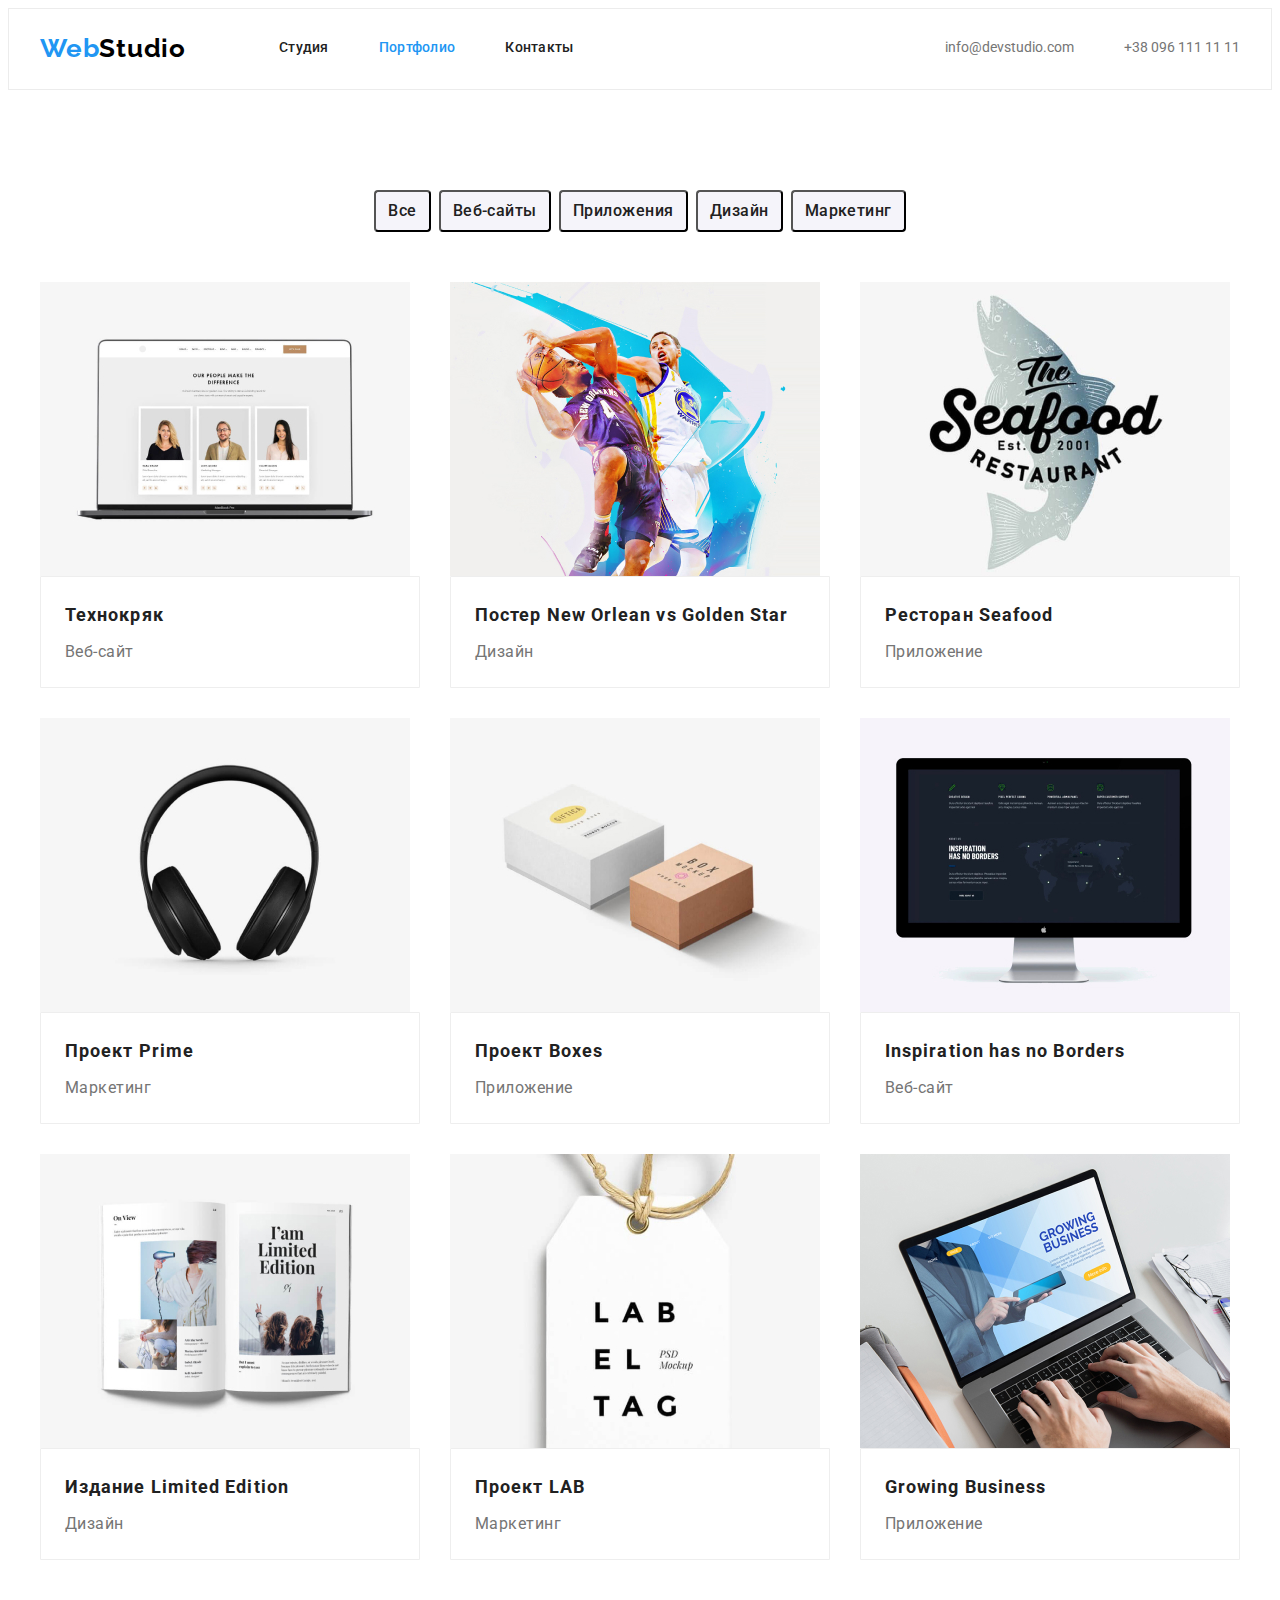
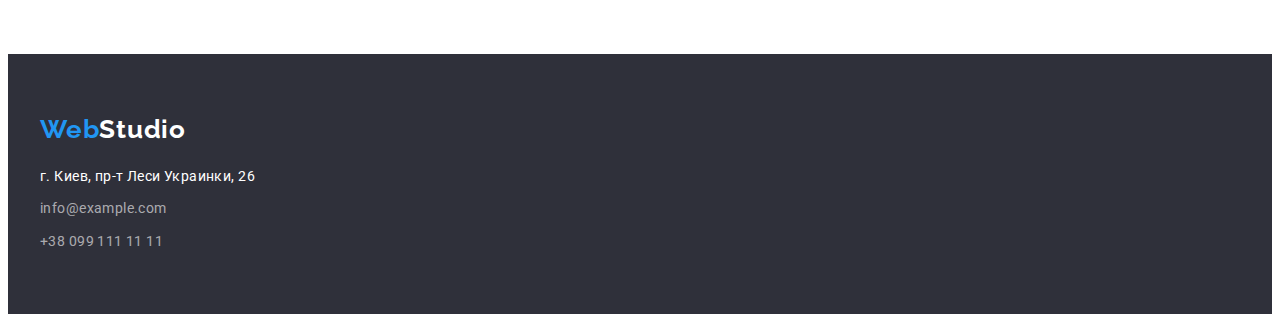
==== portfolio.html @ ae055f4f "скопировал файлы из предыдущего репозитория" ====
<!DOCTYPE html>
<html lang="en">
<head>
    <meta charset="UTF-8">
    <meta http-equiv="X-UA-Compatible" content="IE=edge">
    <meta name="viewport" content="width=device-width, initial-scale=1.0">
    <title>Портфолио</title>
    <link rel="preconnect" href="https://fonts.gstatic.com">
    <link href="https://fonts.googleapis.com/css2?family=Raleway:wght@700&family=Roboto:wght@400;500;700;900&display=swap"
        rel="stylesheet">
    <link rel="stylesheet" href="https://cdnjs.cloudflare.com/ajax/libs/modern-normalize/1.0.0/modern-normalize.min.css"
        integrity="sha512-ISS7cAi1PEhQ8jnbJpJZMd29NlhNj4AWYyLOSp2CE/CsHxTCu+r+t0D2yoJudVrd0/8fTVPUVDzY5Tvli75u/g=="
        crossorigin="anonymous" />
    <link rel="stylesheet" href="./css/style.css">
</head>
<body>
    <!-- Шапка сайта -->
    <header class="header">
        <div class="container">
            <a href="" lang="en" class="logo tex-dec"><span class="web-logo">Web</span>Studio</a>
            <ul class="site-nav list">
                <li class="nav-item">
                    <a href="./index.html" class="link tex-dec ">Студия</a>
                </li>
                <li class="nav-item">
                    <a href="./portfolio.html" class="link tex-dec current">Портфолио</a>
                </li>
                <li class="nav-item">
                    <a href="" class="link tex-dec">Контакты</a>
                </li>
            </ul>
            <ul class="site-nav list contact">
                <li class="contact-mail">
                    <a href="mailto:info@devstudio.com" class="contact-link tex-dec">info@devstudio.com</a>
                </li>
                <li class="contact-tel">
                    <a href="tel:+380961111111" class="contact-link tex-dec">+38 096 111 11 11</a>
                </li>
            </ul>
        </div>
    </header>

<!-- Варинты для портфолио -->

        <section class="section">
            <h1 class="visually-hidden">portfolio</h1>
<div class="container">
            <ul class="btn list">
                <li class="btn-nav">
                    <button type="button" class="modul-button">Все</button>
                </li>
                <li class="btn-nav">
                    <button type="button" class="modul-button">Веб-сайты</button>
                </li>
                <li class="btn-nav">
                    <button type="button" class="modul-button">Приложения</button>
                </li>
                <li class="btn-nav">
                    <button type="button" class="modul-button">Дизайн</button>
                </li>
                <li class="btn-nav">
                    <button type="button" class="modul-button">Маркетинг</button>
                </li>
            </ul>
            </div>

            <div class="container">
            <ul class="portfolio list">
                <li class="portfolio-nav">
                    <a href="" class="portfolio-block tex-dec">
                        <img class="portfolio-photo" src="./img/portfolio-img-1.jpg" alt="изображение интернет дизайна" width="370" height="294">
                    <div class="portfolio-content"><h2 class="portfolio-title tex-dec">Технокряк</h2>
                    <p class="portfolio-text">Веб-сайт</p>
                    </div>
                </a>
                </li>
                <li class="portfolio-nav">
                    <a href="" class="portfolio-block tex-dec">
                        <img class="portfolio-photo" src="./img/portfolio-img-2.jpg" alt="постер с баскетбольными игроками" width="370" height="294">
                    <div class="portfolio-content"><h2 class="portfolio-title">Постер New Orlean vs Golden Star</h2>
                    <p class="portfolio-text">Дизайн</p>
                    </div>
                </a>
                </li>
                <li class="portfolio-nav">
                    <a href="" class="portfolio-block tex-dec">
                        <img class="portfolio-photo" src="./img/portfolio-img-3.jpg" alt="логотип ресторана с морепродуктами" width="370" height="294">
                    <div class="portfolio-content"><h2 class="portfolio-title">Ресторан Seafood</h2>
                    <p class="portfolio-text">Приложение</p>
                    </div>
                </a>
                </li>
                <li class="portfolio-nav">
                    <a href="" class="portfolio-block tex-dec">
                        <img class="portfolio-photo" src="./img/portfolio-img-4.jpg" alt="наушники" width="370" height="294">
                    <div class="portfolio-content"><h2 class="portfolio-title">Проект Prime</h2>
                    <p class="portfolio-text">Маркетинг</p>
                    </div>
                </a>
                </li>
                <li class="portfolio-nav">
                    <a href="" class="portfolio-block tex-dec">
                        <img class="portfolio-photo" src="./img/portfolio-img-5.jpg" alt="2 коробки" width="370" height="294">
                    <div class="portfolio-content"><h2 class="portfolio-title">Проект Boxes</h2>
                    <p class="portfolio-text">Приложение</p>
                    </div>
                </a>
                </li>
                <li class="portfolio-nav">
                    <a href="" class="portfolio-block tex-dec">
                        <img class="portfolio-photo" src="./img/portfolio-img-6.jpg" alt="Мак с сайтом на мониторе" width="370" height="294">
                    <div class="portfolio-content"><h2 class="portfolio-title">Inspiration has no Borders</h2>
                    <p class="portfolio-text">Веб-сайт</p>
                    </div>
                </a>
                </li>
                <li class="portfolio-nav">
                    <a href="" class="portfolio-block tex-dec">
                        <img class="portfolio-photo" src="./img/portfolio-img-7.jpg" alt="Открытый журнал" width="370" height="294">
                    <div class="portfolio-content"><h2 class="portfolio-title">Издание Limited Edition</h2>
                    <p class="portfolio-text">Дизайн</p>
                    </div>
                </a>
                </li>
                <li class="portfolio-nav">
                    <a href="" class="portfolio-block tex-dec">
                        <img class="portfolio-photo" src="./img/portfolio-img-8.jpg" alt="чайный пакетик" width="370" height="294">
                    <div class="portfolio-content"><h2 class="portfolio-title">Проект LAB</h2>
                    <p class="portfolio-text">Маркетинг</p>
                    </div>
                </a>
                </li>
                <li class="portfolio-nav">
                    <a href="" class="portfolio-block tex-dec">
                        <img class="portfolio-photo" src="./img/portfolio-img-9.jpg" alt="чувак делает вид что работает" width="370" height="294">
                    <div class="portfolio-content"><h2 class="portfolio-title">Growing Business</h2>
                    <p class="portfolio-text">Приложение</p>
                    </div>
                </a>
                </li>
            </ul>
            </div>
        </section>

            <!--Подвал-->
<footer class="footer">
    <div class="container">
        <a href="" class="logos tex-dec"><span class="web-logo">Web</span>Studio</a>
        <address class="adress">
            <ul class="contact-list list">
                <li class="contact-list-item">
                    <a class="contact-list-link map tex-dec" href="https://goo.gl/maps/rh8sfNCxcXQrw9LQ6"
                        target="_blank" rel="norefrrer noopener">г. Киев, пр-т Леси Украинки, 26</a>
                </li>
                <li class="contact-list-item">
                    <a class="contact-list-link tex-dec" href="mailto:info@example.com">info@example.com</a>
                </li>
                <li class="contact-list-item">
                    <a class="contact-list-link tex-dec" href="tel:+380991111111">+38 099 111 11 11</a>
                </li>
            </ul>
        </address>
    </div>
</footer>
</body>
</html>
---- css/style.css ----
:root {
  --main-font: 'Roboto', sans-serif;
  --logo-font: 'Raleway', sans-serif;
  --prymari-text-color: #757575;
  --title-text-color: #212121;
  --focus-color: #2196f3;
  --main-bgc: #ffffff;
  --black-color: #000000;
  --footer-bgc: #2f303a;
  --team-selection-bgc: #f5f4fa;
}

body {
  font-family: var(--main-font);
  font-style: normal;
  font-size: 14px;
  line-height: 1.14;
  color: var(--prymari-text-color);
}

h1,
h2,
h3,
h4,
h5,
h6,
p {
  margin: 0;
}

ul,
ol {
  margin: 0;
  padding: 0;
}

img {
  display: block;
  max-width: 100%;
  height: auto;
}

.visually-hidden {
  position: absolute !important;
  clip: rect(1px 1px 1px 1px); /* IE6, IE7 */
  clip: rect(1px, 1px, 1px, 1px);
  padding: 0 !important;
  border: 0 !important;
  height: 1px !important;
  width: 1px !important;
  overflow: hidden;
}

.list {
  list-style: none;
}

.tex-dec {
  text-decoration: none;
}

.adress {
  font-style: normal;
}

.container {
  width: 1200px;
  margin: 0 auto;
  padding-left: 15px;
  padding-right: 15px;
}

/* ================  Навигация по сайту ================ */

.header {
  padding-top: 24px;
  padding-bottom: 25px;
  border: 1px solid #ececec;
}

.header .container {
  display: flex;
  align-items: center;
}

.web-logo {
  color: var(--focus-color);
  font-family: var(--logo-font);
}

.logo {
  margin-right: 93px;

  font-family: var(--logo-font);
  font-weight: 700;
  font-size: 26px;
  line-height: 1.19;
  letter-spacing: 0.03em;
  color: var(--black-color);
}

.site-nav {
  display: flex;
  align-items: center;
}

.site-nav .link {
  font-family: var(--main-font);
  font-weight: 500;
  letter-spacing: 0.02em;
  color: var(--title-text-color);
}

.site-nav .link:hover,
.site-nav .link:focus {
  color: var(--focus-color);
}

.site-nav .link.current {
  color: var(--focus-color);
}

.nav-item:not(:last-child) {
  margin-right: 50px;
}

.container .contact {
  margin-left: auto;
}

.link {
  padding-top: 20px;
  padding-bottom: 20px;
}

.contact-mail {
  margin-right: 50px;
}

.contact-link {
  color: var(--prymari-text-color);
}

.contact-link:hover,
.contact-link:focus {
  color: var(--focus-color);
}

.contact-list-link:hover,
.contact-list-link:focus {
  color: var(--focus-color);
}

/* ================  Навигация по сайту END ================ */

/* ================  Обложка ================ */

.hero {
  background: var(--footer-bgc);
  text-align: center;
  height: 600px;
}

.hero-title {
  margin-bottom: 40px;
  padding: 200px 252px 0 252px;

  font-family: var(--main-font);
  font-weight: 900;
  font-size: 44px;
  line-height: 1.36;
  text-align: center;
  letter-spacing: 0.06em;
  color: var(--main-bgc);
}

.button {
  display: block;
  min-width: 136px;
  border-radius: 4px;
  padding: 10px 32px;
  margin: auto;

  font-family: var(--main-font);
  cursor: pointer;
  font-weight: 700;
  font-size: 16px;
  line-height: 1.18;
  align-items: center;
  text-align: center;
  letter-spacing: 0.06em;
  cursor: pointer;
  color: var(--main-bgc);
  background-color: var(--focus-color);
}
/* ================  Конец обложки ================ */

/* ================  Описание работы ================ */
.features-list {
  display: flex;
}

.features-item:not(:last-child) {
  padding-right: 30px;
}

.features-list .title {
  padding-top: 94px;
  margin-bottom: 10px;

  font-family: var(--main-font);
  font-weight: 700;
  letter-spacing: 0.03em;
  text-transform: uppercase;
  color: var(--title-text-color);
}

.features-list .title-text {
  padding-bottom: 94px;
  font-family: var(--main-font);
  font-weight: 400;
  line-height: 1.71;
  letter-spacing: 0.03em;
}

/* ================ КОНЕЦ описание работы ================ */

.work-list {
  display: flex;
  padding-bottom: 94px;
  margin-right: -30px;
  margin-top: -30px;
}

.work-item {
  flex-basis: calc(100% / 3 - 30px);
  margin-right: 30px;
  margin-top: 30px;
}

.second-title {
  margin-bottom: 50px;
  padding-top: 94px;

  font-family: var(--main-font);
  font-weight: 700;
  font-size: 36px;
  line-height: 1.17;
  text-align: center;
  letter-spacing: 0.03em;
  color: var(--title-text-color);
}
/* ================ Team Selection ================ */
.team-section {
  display: flex;
  background: var(--team-selection-bgc);
}

.team {
  display: flex;
  text-align: center;
  padding-bottom: 94px;
  margin-left: -30px;
  margin-top: -30px;
}
.worker {
  flex-basis: calc(100% / 4 - 30px);
  margin-left: 30px;
  margin-top: 30px;
  background: var(--main-bgc);
  box-shadow: 0px 1px 3px rgba(0, 0, 0, 0.12), 0px 1px 1px rgba(0, 0, 0, 0.14),
    0px 2px 1px rgba(0, 0, 0, 0.2);
}

.worker-name {
  margin-bottom: 10px;
  padding-top: 30px;

  font-family: var(--main-font);
  font-weight: 500;
  font-size: 16px;
  line-height: 1.19;
  letter-spacing: 0.03em;
  color: var(--title-text-color);
}

.worker-specialty {
  padding-bottom: 30px;

  font-family: var(--main-font);
  font-weight: 400;
  font-size: 16px;
  line-height: 1.19;
  letter-spacing: 0.03em;
}
/* ================ КОНЕЦ Team Selection ================ */

/* ================   Footer ================ */
.footer {
  background: var(--footer-bgc);
  padding-top: 60px;
}
.footer .container {
  flex-direction: column;
}

.contact-list {
  margin-top: 20px;
  padding-bottom: 60px;
}

.logos {
  font-family: var(--logo-font);
  font-weight: 700;
  font-size: 26px;
  line-height: 1.19;
  letter-spacing: 0.03em;
  color: var(--main-bgc);
}
.contact-list-item .map {
  font-family: var(--main-font);
  font-weight: 400;
  line-height: 1.71;
  letter-spacing: 0.03em;
  color: var(--main-bgc);
}

.contact-list-item:not(:last-child) {
  margin-bottom: 9px;
}

.contact-list-link {
  font-family: var(--main-font);
  font-weight: 400;
  line-height: 1.71;
  letter-spacing: 0.03em;
  color: rgba(255, 255, 255, 0.6);
}

/* ================ КОНЕЦ Footer ================ */

/* ================ Portfolio ================ */

.btn {
  display: flex;
  justify-content: center;
  padding-top: 100px;
}

.btn-nav:not(:last-child) {
  margin-right: 8px;
  display: block;
}

.modul-button {
  padding: 6px 12px;
  border-radius: 4px;
  margin-bottom: 50px;

  font-family: var(--main-font);
  font-weight: 500;
  font-size: 16px;
  line-height: 1.62;
  text-align: center;
  letter-spacing: 0.03em;
  color: var(--title-text-color);
  background: var(--team-selection-bgc);
}

.modul-button:hover,
.modul-button:focus {
  cursor: pointer;
  color: var(--main-bgc);
  background-color: var(--focus-color);
}

.portfolio {
  display: flex;
  flex-wrap: wrap;
  margin-left: -30px;
  margin-top: -30px;
  padding-bottom: 94px;
}

.portfolio-nav {
  flex-basis: calc(100% / 3 - 30px);
  margin-left: 30px;
  margin-top: 30px;
}

.portfolio-block {
  display: block;
}

.portfolio-content {
  border: 1px solid #eeeeee;
  /* box-sizing: border-box;
  border-top: none; */
  border-top-left-radius: 1px;
}

.portfolio .portfolio-title {
  padding-left: 24px;
  margin-bottom: 4px;
  margin-top: 20px;

  font-family: var(--main-font);
  font-weight: 700;
  font-size: 18px;
  line-height: 2;
  letter-spacing: 0.06em;
  color: var(--title-text-color);
}

.portfolio .portfolio-text {
  padding-left: 24px;
  padding-bottom: 20px;

  font-family: var(--main-font);
  font-weight: 400;
  font-size: 16px;
  line-height: 1.87;
  letter-spacing: 0.03em;
  color: var(--prymari-text-color);
}
/* ================  КОНЕЦ ОСНОВНОЙ СТРАНИЦЕ ================ */

/* ================ КОНЕЦ Portfolio ================ */
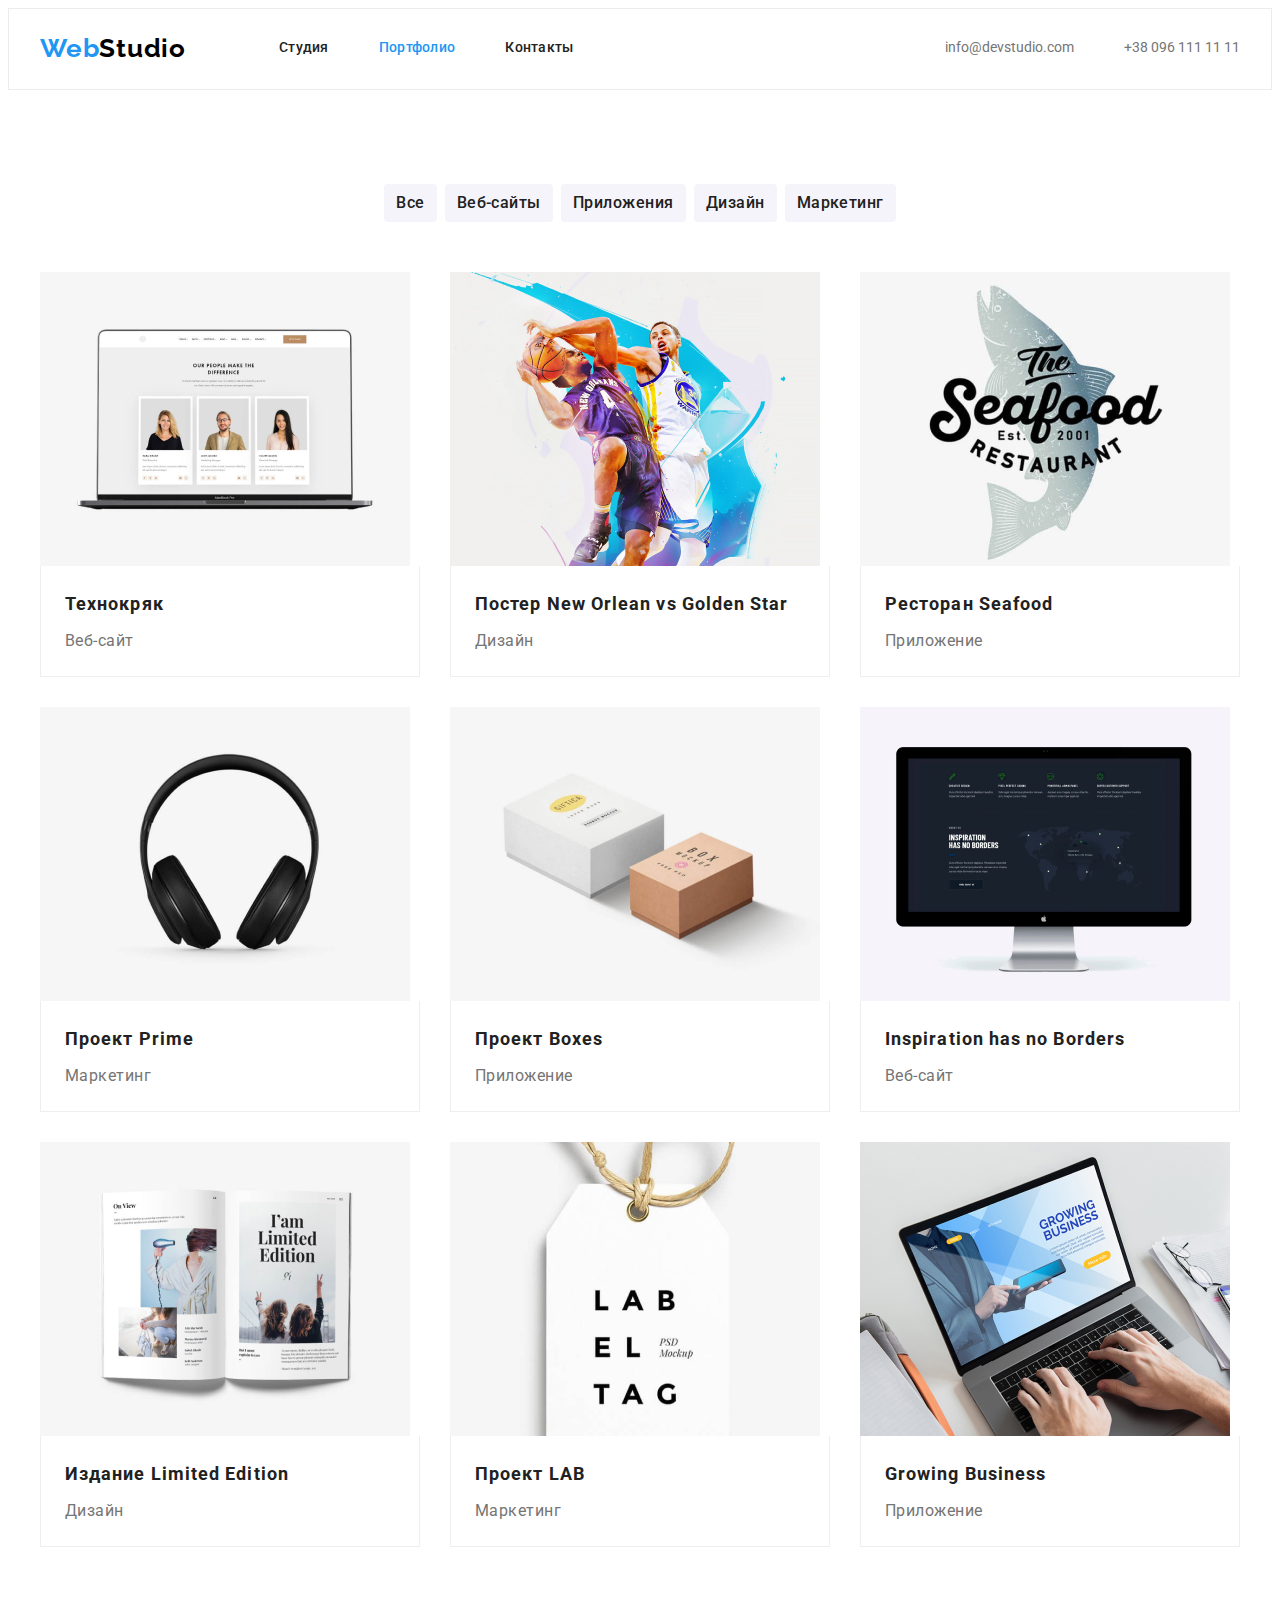
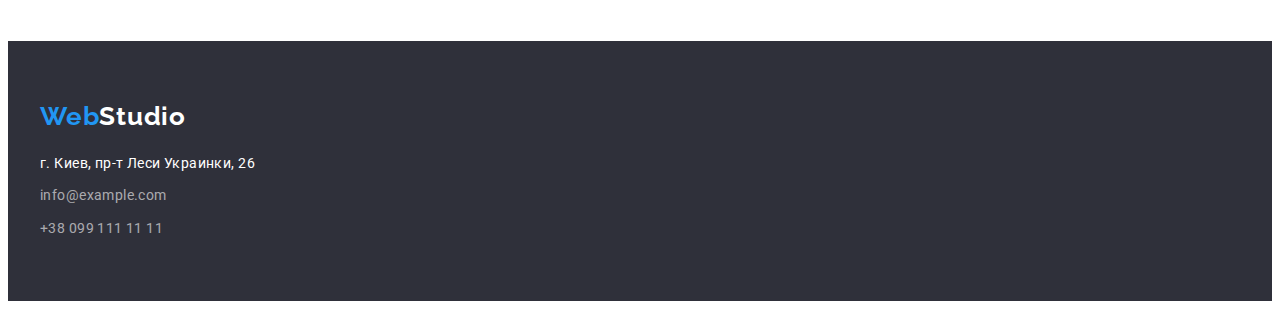
==== commit e05f5ee7: "Flex box" ====
--- a/portfolio.html
+++ b/portfolio.html
@@ -69,7 +69,8 @@
                 <li class="portfolio-nav">
                     <a href="" class="portfolio-block tex-dec">
                         <img class="portfolio-photo" src="./img/portfolio-img-1.jpg" alt="изображение интернет дизайна" width="370" height="294">
-                    <div class="portfolio-content"><h2 class="portfolio-title tex-dec">Технокряк</h2>
+                    <div class="portfolio-content">
+                        <h2 class="portfolio-title tex-dec">Технокряк</h2>
                     <p class="portfolio-text">Веб-сайт</p>
                     </div>
                 </a>
@@ -77,7 +78,8 @@
                 <li class="portfolio-nav">
                     <a href="" class="portfolio-block tex-dec">
                         <img class="portfolio-photo" src="./img/portfolio-img-2.jpg" alt="постер с баскетбольными игроками" width="370" height="294">
-                    <div class="portfolio-content"><h2 class="portfolio-title">Постер New Orlean vs Golden Star</h2>
+                    <div class="portfolio-content">
+                        <h2 class="portfolio-title">Постер New Orlean vs Golden Star</h2>
                     <p class="portfolio-text">Дизайн</p>
                     </div>
                 </a>
@@ -85,7 +87,8 @@
                 <li class="portfolio-nav">
                     <a href="" class="portfolio-block tex-dec">
                         <img class="portfolio-photo" src="./img/portfolio-img-3.jpg" alt="логотип ресторана с морепродуктами" width="370" height="294">
-                    <div class="portfolio-content"><h2 class="portfolio-title">Ресторан Seafood</h2>
+                    <div class="portfolio-content">
+                        <h2 class="portfolio-title">Ресторан Seafood</h2>
                     <p class="portfolio-text">Приложение</p>
                     </div>
                 </a>
@@ -93,7 +96,8 @@
                 <li class="portfolio-nav">
                     <a href="" class="portfolio-block tex-dec">
                         <img class="portfolio-photo" src="./img/portfolio-img-4.jpg" alt="наушники" width="370" height="294">
-                    <div class="portfolio-content"><h2 class="portfolio-title">Проект Prime</h2>
+                    <div class="portfolio-content">
+                        <h2 class="portfolio-title">Проект Prime</h2>
                     <p class="portfolio-text">Маркетинг</p>
                     </div>
                 </a>
@@ -101,7 +105,8 @@
                 <li class="portfolio-nav">
                     <a href="" class="portfolio-block tex-dec">
                         <img class="portfolio-photo" src="./img/portfolio-img-5.jpg" alt="2 коробки" width="370" height="294">
-                    <div class="portfolio-content"><h2 class="portfolio-title">Проект Boxes</h2>
+                    <div class="portfolio-content">
+                        <h2 class="portfolio-title">Проект Boxes</h2>
                     <p class="portfolio-text">Приложение</p>
                     </div>
                 </a>
@@ -109,7 +114,8 @@
                 <li class="portfolio-nav">
                     <a href="" class="portfolio-block tex-dec">
                         <img class="portfolio-photo" src="./img/portfolio-img-6.jpg" alt="Мак с сайтом на мониторе" width="370" height="294">
-                    <div class="portfolio-content"><h2 class="portfolio-title">Inspiration has no Borders</h2>
+                    <div class="portfolio-content">
+                        <h2 class="portfolio-title">Inspiration has no Borders</h2>
                     <p class="portfolio-text">Веб-сайт</p>
                     </div>
                 </a>
@@ -117,7 +123,8 @@
                 <li class="portfolio-nav">
                     <a href="" class="portfolio-block tex-dec">
                         <img class="portfolio-photo" src="./img/portfolio-img-7.jpg" alt="Открытый журнал" width="370" height="294">
-                    <div class="portfolio-content"><h2 class="portfolio-title">Издание Limited Edition</h2>
+                    <div class="portfolio-content">
+                        <h2 class="portfolio-title">Издание Limited Edition</h2>
                     <p class="portfolio-text">Дизайн</p>
                     </div>
                 </a>
@@ -125,7 +132,8 @@
                 <li class="portfolio-nav">
                     <a href="" class="portfolio-block tex-dec">
                         <img class="portfolio-photo" src="./img/portfolio-img-8.jpg" alt="чайный пакетик" width="370" height="294">
-                    <div class="portfolio-content"><h2 class="portfolio-title">Проект LAB</h2>
+                    <div class="portfolio-content">
+                        <h2 class="portfolio-title">Проект LAB</h2>
                     <p class="portfolio-text">Маркетинг</p>
                     </div>
                 </a>
@@ -133,7 +141,8 @@
                 <li class="portfolio-nav">
                     <a href="" class="portfolio-block tex-dec">
                         <img class="portfolio-photo" src="./img/portfolio-img-9.jpg" alt="чувак делает вид что работает" width="370" height="294">
-                    <div class="portfolio-content"><h2 class="portfolio-title">Growing Business</h2>
+                    <div class="portfolio-content">
+                        <h2 class="portfolio-title">Growing Business</h2>
                     <p class="portfolio-text">Приложение</p>
                     </div>
                 </a>
--- a/css/style.css
+++ b/css/style.css
@@ -1,6 +1,6 @@
 :root {
-  --main-font: 'Roboto', sans-serif;
-  --logo-font: 'Raleway', sans-serif;
+  --main-font: "Roboto", sans-serif;
+  --logo-font: "Raleway", sans-serif;
   --prymari-text-color: #757575;
   --title-text-color: #212121;
   --focus-color: #2196f3;
@@ -129,8 +129,8 @@
 }
 
 .link {
-  padding-top: 20px;
-  padding-bottom: 20px;
+  padding-top: 32px;
+  padding-bottom: 32px;
 }
 
 .contact-mail {
@@ -158,12 +158,13 @@
 .hero {
   background: var(--footer-bgc);
   text-align: center;
-  height: 600px;
 }
 
 .hero-title {
   margin-bottom: 40px;
-  padding: 200px 252px 0 252px;
+  padding-top: 200px;
+  padding-right: 252px;
+  padding-left: 252px;
 
   font-family: var(--main-font);
   font-weight: 900;
@@ -172,6 +173,10 @@
   text-align: center;
   letter-spacing: 0.06em;
   color: var(--main-bgc);
+}
+
+.hero-btn {
+  padding-bottom: 200px;
 }
 
 .button {
@@ -198,14 +203,14 @@
 /* ================  Описание работы ================ */
 .features-list {
   display: flex;
+  padding-top: 94px;
 }
 
 .features-item:not(:last-child) {
-  padding-right: 30px;
+  margin-right: 30px;
 }
 
 .features-list .title {
-  padding-top: 94px;
   margin-bottom: 10px;
 
   font-family: var(--main-font);
@@ -216,7 +221,6 @@
 }
 
 .features-list .title-text {
-  padding-bottom: 94px;
   font-family: var(--main-font);
   font-weight: 400;
   line-height: 1.71;
@@ -227,9 +231,9 @@
 
 .work-list {
   display: flex;
-  padding-bottom: 94px;
   margin-right: -30px;
   margin-top: -30px;
+  margin-bottom: 94px;
 }
 
 .work-item {
@@ -272,9 +276,13 @@
     0px 2px 1px rgba(0, 0, 0, 0.2);
 }
 
+.worker-info {
+  padding-top: 30px;
+  padding-bottom: 30px;
+}
+
 .worker-name {
   margin-bottom: 10px;
-  padding-top: 30px;
 
   font-family: var(--main-font);
   font-weight: 500;
@@ -285,8 +293,6 @@
 }
 
 .worker-specialty {
-  padding-bottom: 30px;
-
   font-family: var(--main-font);
   font-weight: 400;
   font-size: 16px;
@@ -304,8 +310,11 @@
   flex-direction: column;
 }
 
+.adress {
+  margin-top: 20px;
+}
+
 .contact-list {
-  margin-top: 20px;
   padding-bottom: 60px;
 }
 
@@ -344,7 +353,7 @@
 .btn {
   display: flex;
   justify-content: center;
-  padding-top: 100px;
+  margin-top: 94px;
 }
 
 .btn-nav:not(:last-child) {
@@ -363,8 +372,10 @@
   line-height: 1.62;
   text-align: center;
   letter-spacing: 0.03em;
+
   color: var(--title-text-color);
   background: var(--team-selection-bgc);
+  border: none;
 }
 
 .modul-button:hover,
@@ -393,16 +404,14 @@
 }
 
 .portfolio-content {
+  padding: 20px 24px 20px 24px;
   border: 1px solid #eeeeee;
-  /* box-sizing: border-box;
-  border-top: none; */
-  border-top-left-radius: 1px;
+  box-sizing: border-box;
+  border-top: none;
 }
 
 .portfolio .portfolio-title {
-  padding-left: 24px;
   margin-bottom: 4px;
-  margin-top: 20px;
 
   font-family: var(--main-font);
   font-weight: 700;
@@ -413,9 +422,6 @@
 }
 
 .portfolio .portfolio-text {
-  padding-left: 24px;
-  padding-bottom: 20px;
-
   font-family: var(--main-font);
   font-weight: 400;
   font-size: 16px;
